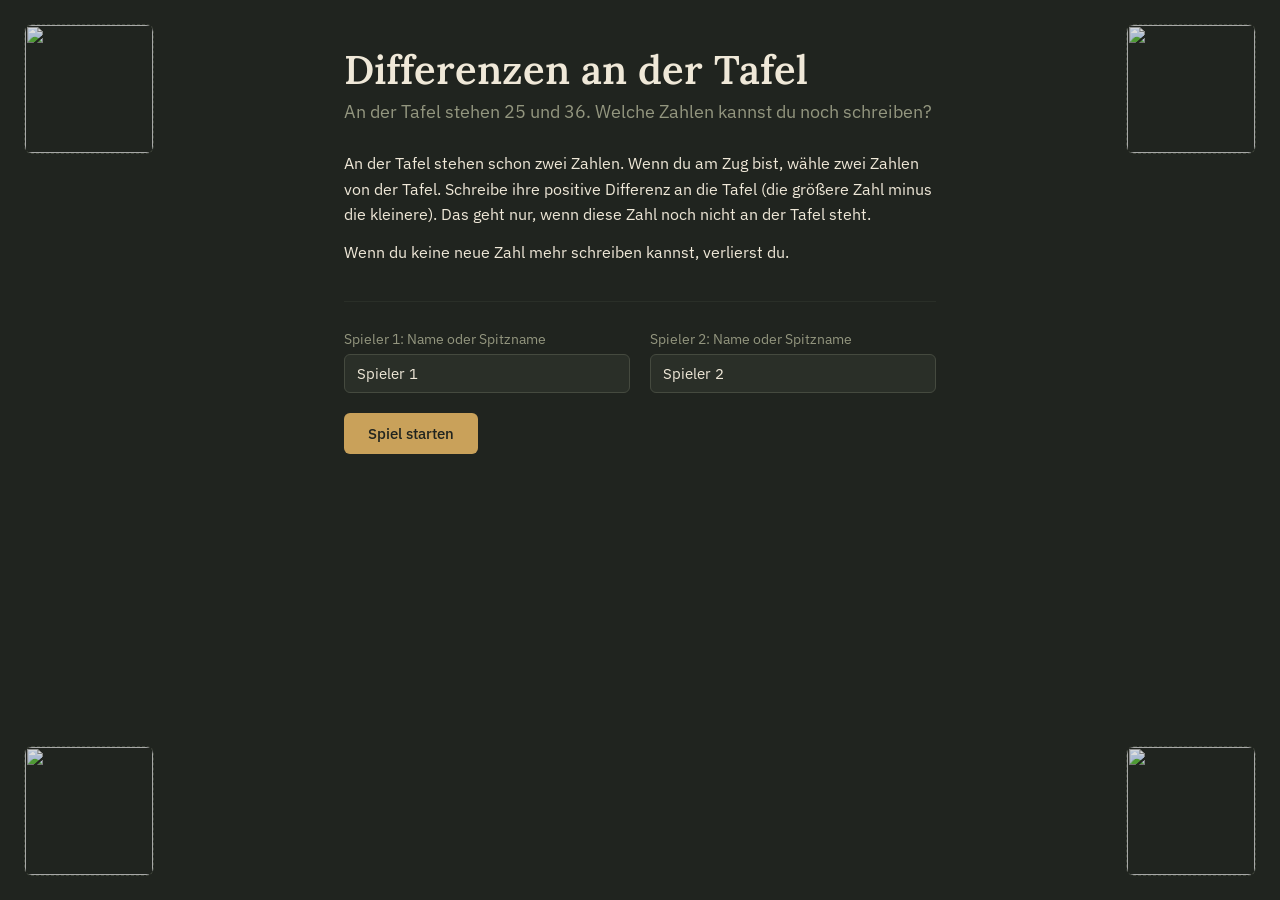
==== games/blackboard-differences/index.html @ 6634f560 "init" ====
<!DOCTYPE html>
<html lang="de">
<head>
<meta charset="UTF-8" />
<meta name="viewport" content="width=device-width, initial-scale=1.0" />
<title>Differenzen an der Tafel</title>
<link rel="preconnect" href="https://fonts.googleapis.com">
<link rel="preconnect" href="https://fonts.gstatic.com" crossorigin>
<link href="https://fonts.googleapis.com/css2?family=Lora:wght@500;600&family=IBM+Plex+Sans:wght@400;500;600&display=swap" rel="stylesheet">
<link rel="stylesheet" href="../../shared/css/theme.css" />
<link rel="stylesheet" href="../../shared/css/base.css" />
<link rel="stylesheet" href="style.css" />
</head>
<body>

<div class="corner corner-top-left"><img class="corner-image" data-asset="corner-top-left" alt="" /></div>
<div class="corner corner-top-right"><img class="corner-image" data-asset="corner-top-right" alt="" /></div>
<div class="corner corner-bottom-left"><img class="corner-image" data-asset="corner-bottom-left" alt="" /></div>
<div class="corner corner-bottom-right"><img class="corner-image" data-asset="corner-bottom-right" alt="" /></div>

<main class="wrap">

  <section id="view-setup" class="view">
    <h1 class="title">Differenzen an der Tafel</h1>
    <p class="tagline">An der Tafel stehen 25 und 36. Welche Zahlen kannst du noch schreiben?</p>

    <div class="rules">
      <p>An der Tafel stehen schon zwei Zahlen. Wenn du am Zug bist, wähle zwei Zahlen von der Tafel. Schreibe ihre positive Differenz an die Tafel (die größere Zahl minus die kleinere). Das geht nur, wenn diese Zahl noch nicht an der Tafel steht.</p>
      <p>Wenn du keine neue Zahl mehr schreiben kannst, verlierst du.</p>
    </div>

    <form id="setup-form" class="setup-form">
      <div class="field-row">
        <div class="field">
          <label for="player1-name">Spieler 1: Name oder Spitzname</label>
          <input type="text" id="player1-name" maxlength="20" autocomplete="off" />
        </div>
        <div class="field">
          <label for="player2-name">Spieler 2: Name oder Spitzname</label>
          <input type="text" id="player2-name" maxlength="20" autocomplete="off" />
        </div>
      </div>

      <button type="submit" class="button-primary">Spiel starten</button>
    </form>
  </section>

  <section id="view-game" class="view hidden">
    <button id="back-button" class="button-secondary" type="button">&larr; Zurück</button>

    <div class="turn-row">
      <div id="turn-indicator-left" class="turn-slot"></div>
      <div id="turn-indicator-right" class="turn-slot"></div>
    </div>

    <div id="number-row" class="number-row"></div>

    <div id="message-banner" class="message-banner" aria-live="polite"></div>
  </section>

</main>

<script src="js/config.js"></script>
<script src="../../shared/js/assets.js"></script>
<script src="js/game.js"></script>
<script src="js/render.js"></script>
<script src="js/main.js"></script>
</body>
</html>
---- shared/css/theme.css ----
:root {

  --ink: #20241f;            /* page background */
  --ink-raised: #2a2f28;     /* slightly-lighter surface on top of --ink */
  --chalk: #efe8d8;          /* primary text + linework — chalk white */
  --chalk-dim: #93967f;      /* secondary / muted text */
  --accent: #c9a15a;         /* interactive accent — buttons, focus, selection */
  --accent-strong: #ddb56c;  /* accent hover state */
  --player-one: #d97b4f;     /* player 1's line color */
  --player-two: #5b8fa3;     /* player 2's line color */
  --warning: #d97b4f;        /* invalid-move message text */

  --font-heading: "Lora", Georgia, "Times New Roman", serif;
  --font-body: "IBM Plex Sans", -apple-system, "Segoe UI", Roboto, sans-serif;

  /* ---- Board -------------------------------------------------------------*/
  --circle-guide-color: #454a3f;
  --circle-guide-width: 1.5px;
  --point-fill: var(--chalk);
  --point-stroke: var(--ink);
  --point-stroke-width: 2px;
  --point-selected-fill: var(--accent);
  --point-label-color: var(--chalk-dim);
  --point-label-font-size: 13px;
  --segment-width: 3px;

  /* ---- Corner images -------------------------------------------------- */
  --corner-size: 130px;
  --corner-margin: 24px;
  --corner-opacity: 0.85;

  /* ---- Buttons ------------------------------------------------------------*/
  --button-bg: var(--accent);
  --button-bg-hover: var(--accent-strong);
  --button-text: #20241f;
  --button-radius: 6px;
  --button-secondary-border: var(--chalk-dim);
}

@media (max-width: 680px) {
  :root {
    --corner-size: 64px;
    --corner-margin: 10px;
  }
}

@media (prefers-reduced-motion: reduce) {
  * { transition: none !important; animation: none !important; }
}
---- shared/css/base.css ----
* { box-sizing: border-box; }

html, body {
  margin: 0;
  min-height: 100%;
  background: var(--ink);
  font-family: var(--font-body);
  color: var(--chalk);
}

:focus-visible {
  outline: 2px solid var(--accent);
  outline-offset: 2px;
}

.corner {
  position: fixed;
  width: var(--corner-size);
  height: var(--corner-size);
  margin: var(--corner-margin);
  opacity: var(--corner-opacity);
  pointer-events: none;
  z-index: 0;
}
.corner-top-left { top: 0; left: 0; }
.corner-top-right { top: 0; right: 0; }
.corner-bottom-left { bottom: 0; left: 0; }
.corner-bottom-right { bottom: 0; right: 0; }

.corner-image {
  width: 100%;
  height: 100%;
  object-fit: contain;
  display: block;
}
.corner-image.asset-missing {
  border: 1.5px dashed var(--circle-guide-color);
  border-radius: 8px;
}

.wrap {
  position: relative;
  z-index: 1;
  max-width: 640px;
  margin: 0 auto;
  padding: 48px 24px 64px;
}

.view.hidden { display: none; }


.title {
  font-family: var(--font-heading);
  font-weight: 600;
  font-size: 40px;
  line-height: 1.1;
  margin: 0 0 8px;
}

.tagline {
  font-size: 18px;
  color: var(--chalk-dim);
  margin: 0 0 28px;
}

.rules { max-width: 60ch; margin-bottom: 36px; }
.rules p { line-height: 1.6; margin: 0 0 12px; }

.setup-form {
  border-top: 1px solid var(--ink-raised);
  padding-top: 28px;
}

.field-row { display: flex; gap: 20px; flex-wrap: wrap; }
.field { flex: 1 1 200px; margin-bottom: 20px; }
.field label {
  display: block;
  margin-bottom: 6px;
  font-size: 14px;
  color: var(--chalk-dim);
}
.field input[type="text"],
.field select {
  width: 100%;
  background: var(--ink-raised);
  border: 1px solid var(--circle-guide-color);
  border-radius: var(--button-radius);
  color: var(--chalk);
  font-family: var(--font-body);
  font-size: 15px;
  padding: 9px 12px;
}
.field input[type="range"] { width: 100%; }

.button-primary, .button-secondary {
  font-family: var(--font-body);
  font-size: 15px;
  font-weight: 500;
  padding: 11px 24px;
  border-radius: var(--button-radius);
  cursor: pointer;
}
.button-primary { border: none; background: var(--button-bg); color: var(--button-text); }
.button-primary:hover { background: var(--button-bg-hover); }
.button-secondary { background: transparent; border: 1px solid var(--button-secondary-border); color: var(--chalk); }
.button-secondary:hover { border-color: var(--accent); color: var(--accent); }

#back-button { margin-bottom: 24px; }


.turn-row { display: flex; gap: 20px; flex-wrap: wrap; margin-bottom: 20px; }
.turn-slot { flex: 1 1 200px; font-size: 17px; font-weight: 500; min-height: 24px; }
.turn-slot:last-child { text-align: right; }
.turn-slot.player1 { color: var(--player-one); }
.turn-slot.player2 { color: var(--player-two); }
.turn-slot-winner { font-weight: 600; }
.turn-slot-loser { color: var(--chalk-dim); font-weight: 400; }

.message-banner {
  min-height: 20px;
  margin-top: 16px;
  text-align: center;
  color: var(--warning);
  font-size: 14px;
}

@media (max-width: 480px) {
  .title { font-size: 32px; }
}
---- games/blackboard-differences/style.css ----
/* Game-specific rules only — shared layout/forms/turn-indicator/buttons
   live in shared/css/base.css. */

.number-row {
  display: flex;
  flex-wrap: wrap;
  justify-content: center;
  gap: 10px;
  margin: 32px 0;
}

.number-chip {
  min-width: 44px;
  height: 44px;
  padding: 0 10px;
  border-radius: 8px;
  border: 1px solid var(--circle-guide-color);
  background: var(--ink-raised);
  color: var(--chalk);
  font-family: var(--font-body);
  font-size: 16px;
  font-variant-numeric: tabular-nums;
  cursor: pointer;
}
.number-chip:hover { border-color: var(--accent); }
.number-chip-start {
  border-style: dashed;
  color: var(--chalk-dim);
}
.number-chip-selected {
  border-color: var(--point-selected-fill);
  background: var(--point-selected-fill);
  color: var(--ink);
}
.number-chip.player1 { color: var(--player-one); border-color: var(--player-one); }
.number-chip.player2 { color: var(--player-two); border-color: var(--player-two); }
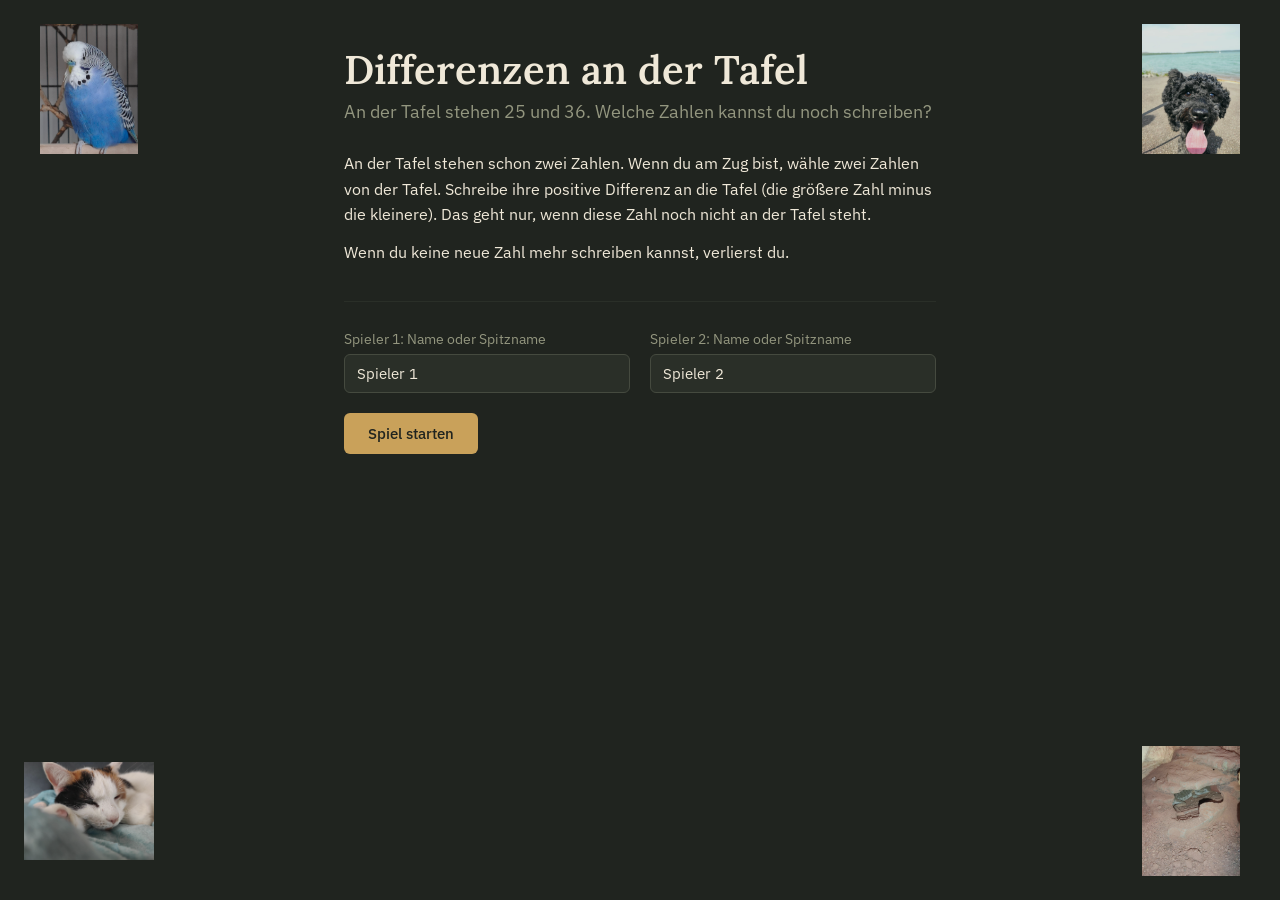
==== commit c0a2fee0: "dots_and_boxes and blackboard_difference updated" ====
--- a/games/blackboard-differences/index.html
+++ b/games/blackboard-differences/index.html
@@ -55,6 +55,14 @@
 
     <div id="number-row" class="number-row"></div>
 
+    <form id="diff-form" class="diff-form hidden" novalidate>
+      <label for="diff-input" id="diff-label" class="diff-label"></label>
+      <div class="diff-input-row">
+        <input type="number" id="diff-input" min="1" step="1" inputmode="numeric" autocomplete="off" />
+        <button type="submit" id="diff-submit" class="button-primary">Prüfen</button>
+      </div>
+    </form>
+
     <div id="message-banner" class="message-banner" aria-live="polite"></div>
   </section>
 
--- a/games/blackboard-differences/style.css
+++ b/games/blackboard-differences/style.css
@@ -34,3 +34,28 @@
 }
 .number-chip.player1 { color: var(--player-one); border-color: var(--player-one); }
 .number-chip.player2 { color: var(--player-two); border-color: var(--player-two); }
+
+.diff-form.hidden { display: none; }
+.diff-label {
+  display: block;
+  font-size: 14px;
+  color: var(--chalk-dim);
+  margin-bottom: 6px;
+  text-align: center;
+}
+.diff-input-row {
+  display: flex;
+  gap: 10px;
+  justify-content: center;
+}
+#diff-input {
+  width: 120px;
+  background: var(--ink-raised);
+  border: 1px solid var(--circle-guide-color);
+  border-radius: var(--button-radius);
+  color: var(--chalk);
+  font-family: var(--font-body);
+  font-size: 18px;
+  text-align: center;
+  padding: 9px 12px;
+}
